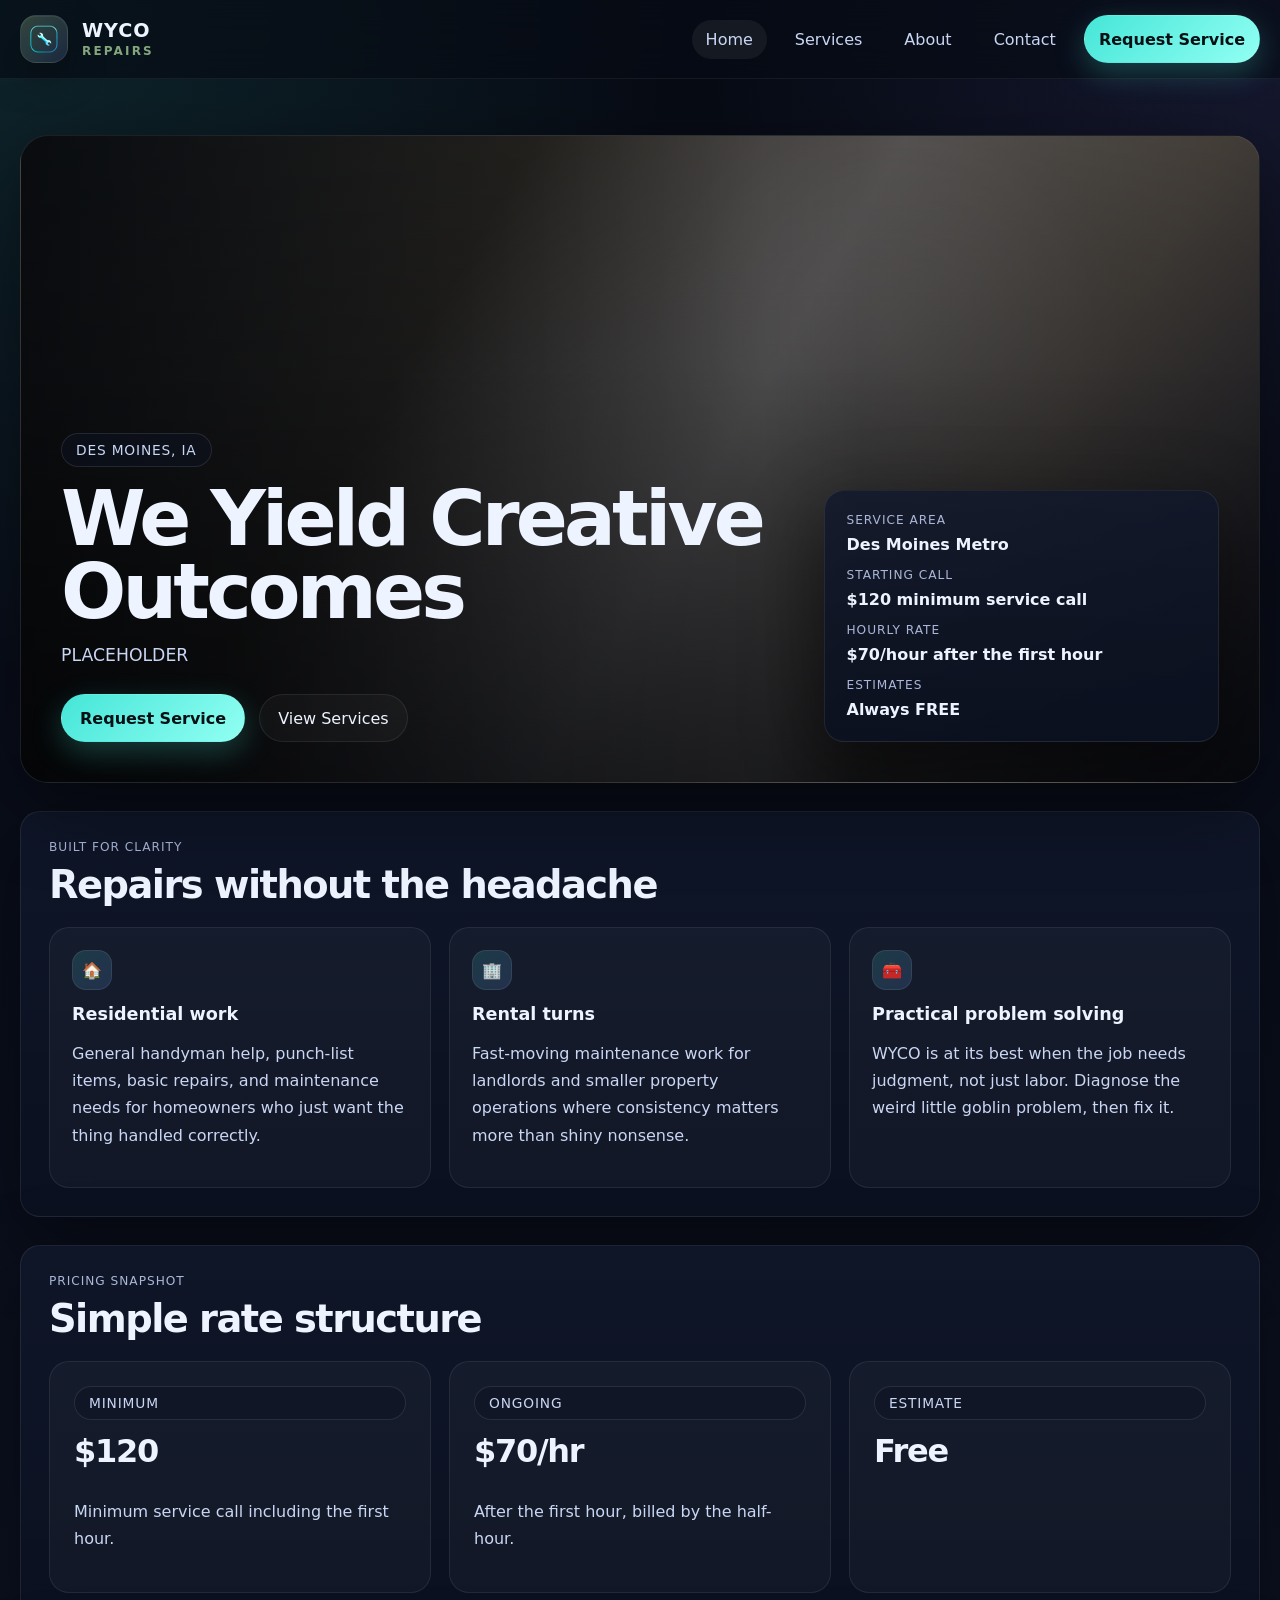
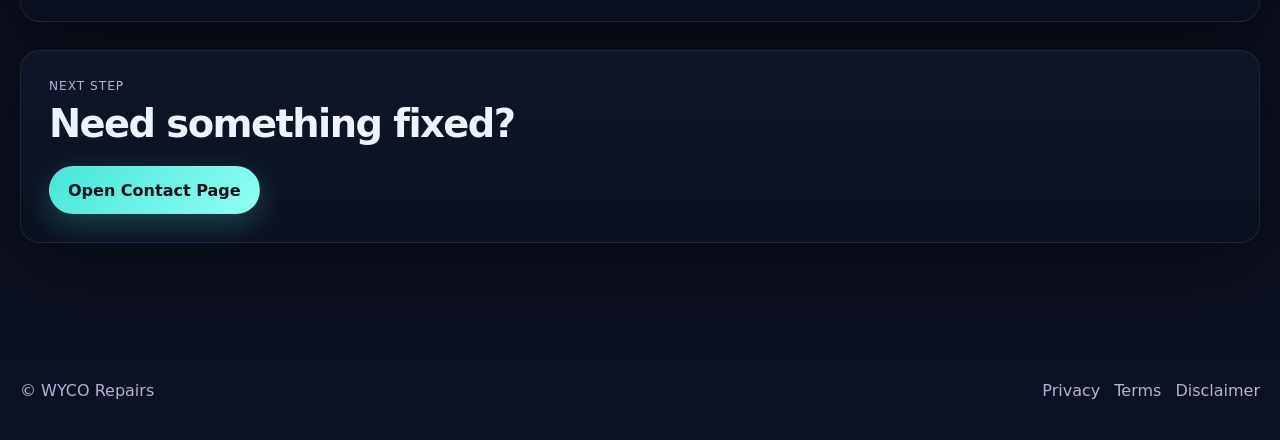
==== index.html @ 5fe63c1c "Update index.html" ====
<!DOCTYPE html>
<html lang="en">
<head>
  <meta charset="UTF-8" />
  <meta name="viewport" content="width=device-width, initial-scale=1.0" />
  <title>WYCO Repairs | We Yield Creative Outcomes</title>
  <meta name="description" content="WYCO Repairs offers general handyman and repair services in the Des Moines Metro area with a clean, modern WYCO web experience." />
  <link rel="stylesheet" href="css/style.css" />
  <link rel="apple-touch-icon" sizes="180x180" href="assets/icons/apple-touch-icon.png">

<link rel="icon" type="image/png" sizes="32x32" href="assets/icons/favicon-32x32.png">
<link rel="icon" type="image/png" sizes="16x16" href="assets/icons/favicon-16x16.png">
<link rel="icon" type="image/png" sizes="48x48" href="assets/icons/favicon-48x48.png">

<link rel="shortcut icon" href="assets/icons/favicon.ico">

<link rel="manifest" href="assets/site.webmanifest">
<meta name="msapplication-config" content="assets/browserconfig.xml"> 

<meta name="msapplication-TileColor" content="#0d1223">

<meta name="theme-color" content="#0d1223">
</head>
<body>
  <header class="site-header">
    <div class="container nav-shell">
      <a class="brand" href="index.html" aria-label="WYCO Repairs home">
        <span class="brand-mark">
  <img src="assets/icons/favicon-32x32.png" alt="WYCO Repairs logo">
</span>
        <span class="brand-text">
          <span class="brand-title">WYCO</span>
          <span class="brand-subtitle">REPAIRS</span>
        </span>
      </a>

      <nav class="nav-links" aria-label="Primary">
        <a data-nav href="index.html">Home</a>
        <a data-nav href="services.html">Services</a>
        <a data-nav href="about.html">About</a>
        <a data-nav href="contact.html">Contact</a>
        <a class="cta" href="contact.html">Request Service</a>
      </nav>
    </div>
  </header>

  <main>
    <div class="container">
      <section class="hero">
        <div class="hero-grid">
          <div class="hero-copy">
            <span class="pill">Des Moines, IA</span>
            <h1>We Yield Creative Outcomes</h1>
            <p>
              PLACEHOLDER
            </p>
            <div class="hero-actions">
              <a class="cta" href="contact.html">Request Service</a>
              <a class="button-secondary" href="services.html">View Services</a>
            </div>
          </div>

          <aside class="hero-panel">
            <div class="meta-list">
              <div class="meta-item">
                <small>Service area</small>
                <strong>Des Moines Metro</strong>
              </div>
              <div class="meta-item">
                <small>Starting call</small>
                <strong>$120 minimum service call</strong>
              </div>
              <div class="meta-item">
                <small>Hourly rate</small>
                <strong>$70/hour after the first hour</strong>
              </div>
              <div class="meta-item">
                <small>Estimates</small>
                <strong>Always FREE</strong>
              </div>
            </div>
          </aside>
        </div>
      </section>

      <section class="panel section-shell">
        <div class="section-heading">
          <div>
            <span class="section-eyebrow">Built for clarity</span>
            <h2>Repairs without the headache</h2>
          </div>
        </div>

        <div class="grid-3">
          <article class="card">
            <div class="icon-chip">🏠</div>
            <h3>Residential work</h3>
            <p>General handyman help, punch-list items, basic repairs, and maintenance needs for homeowners who just want the thing handled correctly.</p>
          </article>
          <article class="card">
            <div class="icon-chip">🏢</div>
            <h3>Rental turns</h3>
            <p>Fast-moving maintenance work for landlords and smaller property operations where consistency matters more than shiny nonsense.</p>
          </article>
          <article class="card">
            <div class="icon-chip">🧰</div>
            <h3>Practical problem solving</h3>
            <p>WYCO is at its best when the job needs judgment, not just labor. Diagnose the weird little goblin problem, then fix it.</p>
          </article>
        </div>
      </section>

      <section class="panel section-shell">
        <div class="section-heading">
          <div>
            <span class="section-eyebrow">Pricing snapshot</span>
            <h2>Simple rate structure</h2>
          </div>
        </div>

        <div class="grid-3">
          <article class="card price-card">
            <span class="pill">Minimum</span>
            <div class="price-amount">$120</div>
            <p>Minimum service call including the first hour.</p>
          </article>
          <article class="card price-card">
            <span class="pill">Ongoing</span>
            <div class="price-amount">$70/hr</div>
            <p>After the first hour, billed by the half-hour.</p>
          </article>
          <article class="card price-card">
            <span class="pill">Estimate</span>
            <div class="price-amount">Free</div>
          </article>
        </div>
      </section>

      <section class="panel section-shell">
        <div class="section-heading">
          <div>
            <span class="section-eyebrow">Next step</span>
            <h2>Need something fixed?</h2>
          </div>
        </div>
        <a class="cta" href="contact.html">Open Contact Page</a>
      </section>
    </div>
  </main>

  <footer class="footer">
    <div class="container footer-shell">
      <div>© WYCO Repairs</div>
      <div class="footer-links">
        <a href="privacy.html">Privacy</a>
        <a href="terms.html">Terms</a>
        <a href="disclaimer.html">Disclaimer</a>
      </div>
    </div>
  </footer>

  <script src="js/main.js"></script>
</body>
</html>
---- css/style.css ----
:root {
  --bg: #070b14;
  --bg2: #0d1223;
  --panel: rgba(16, 23, 45, 0.72);
  --panel-strong: rgba(23, 33, 61, 0.88);
  --line: rgba(120, 153, 255, 0.18);
  --text: #edf3ff;
  --muted: #aab7d8;
  --soft: #c9d6f4;
  --cyan: #45e6d8;
  --blue: #7aa2ff;
  --violet: #8a7dff;
  --green: #85a67d;
  --green-deep: #5f7d59;
  --shadow: 0 24px 80px rgba(0, 0, 0, 0.45);
  --radius-xl: 28px;
  --radius-lg: 20px;
  --radius-md: 14px;
  --maxw: 1240px;
}

* { box-sizing: border-box; }
html { scroll-behavior: smooth; }
body {
  margin: 0;
  font-family: Inter, system-ui, -apple-system, BlinkMacSystemFont, "Segoe UI", sans-serif;
  color: var(--text);
  background:
    radial-gradient(circle at top left, rgba(69,230,216,0.12), transparent 28%),
    radial-gradient(circle at top right, rgba(138,125,255,0.12), transparent 24%),
    linear-gradient(180deg, var(--bg), var(--bg2));
  min-height: 100vh;
}

a { color: inherit; text-decoration: none; }

.content-page a {
  color: var(--cyan);
  text-decoration: underline;
}

.content-page a:hover {
  color: #92fff3;
}

img { max-width: 100%; display: block; }
button, input, textarea { font: inherit; }

.container {
  width: min(calc(100% - 32px), var(--maxw));
  margin: 0 auto;
}

.site-header {
  position: sticky;
  top: 0;
  z-index: 1000;
  backdrop-filter: blur(18px);
  background: rgba(7, 11, 20, 0.65);
  border-bottom: 1px solid rgba(255,255,255,0.06);
}

.nav-shell {
  display: flex;
  align-items: center;
  justify-content: space-between;
  gap: 20px;
  min-height: 78px;
}

.brand {
  display: flex;
  align-items: center;
  gap: 14px;
  font-weight: 800;
  letter-spacing: 0.06em;
}

.brand-mark {
  width: 48px;
  height: 48px;
  border-radius: 16px;
  display: grid;
  place-items: center;
  font-size: 20px;
  background: linear-gradient(135deg, rgba(133,166,125,0.35), rgba(122,162,255,0.16));
  border: 1px solid rgba(255,255,255,0.08);
  box-shadow: inset 0 1px 0 rgba(255,255,255,0.05), 0 14px 40px rgba(0,0,0,0.28);
}

.brand-mark img {
  width: 70%;
  height: 70%;
  object-fit: contain;
}

.brand-text {
  display: flex;
  flex-direction: column;
  line-height: 1;
}

.brand-title {
  font-size: 1.2rem;
}

.brand-subtitle {
  margin-top: 4px;
  font-size: 0.75rem;
  letter-spacing: 0.18em;
  color: var(--green);
}

.nav-links {
  display: flex;
  align-items: center;
  gap: 14px;
  flex-wrap: wrap;
}

.nav-links a {
  padding: 10px 14px;
  border-radius: 999px;
  color: var(--soft);
}

.nav-links a:hover,
.nav-links a.active {
  background: rgba(255,255,255,0.06);
}

.cta,
.button-secondary {
  display: inline-flex;
  align-items: center;
  justify-content: center;
  gap: 10px;
  min-height: 48px;
  padding: 0 18px;
  border-radius: 999px;
  border: 1px solid transparent;
  transition: transform 0.2s ease, border-color 0.2s ease, background 0.2s ease;
}

.cta:hover,
.button-secondary:hover {
  transform: translateY(-1px);
}

.cta {
  display: inline-flex;
  align-items: center;
  justify-content: center;
  gap: 10px;
  min-height: 48px;
  padding: 0 18px;
  border-radius: 999px;
  border: 1px solid transparent;

  background: linear-gradient(135deg, var(--cyan), #92fff3);
  color: #041014 !important;

  box-shadow: 0 10px 30px rgba(69, 230, 216, 0.25);
  font-weight: 700;

  transition: transform 0.2s ease, border-color 0.2s ease, background 0.2s ease;
}

.button-secondary {
  background: rgba(255,255,255,0.03);
  border-color: rgba(255,255,255,0.08);
  color: var(--text);
}

main {
  padding: 28px 0 80px;
}

.hero {
  position: relative;
  overflow: hidden;
  border-radius: var(--radius-xl);
  min-height: 72svh;
  display: grid;
  align-items: end;
  box-shadow: var(--shadow);
  border: 1px solid rgba(255,255,255,0.06);
  background:
    linear-gradient(180deg, rgba(6,10,18,0.15), rgba(6,10,18,0.68)),
    radial-gradient(circle at 70% 30%, rgba(255,255,255,0.08), transparent 24%),
    linear-gradient(120deg, #14191f 0%, #24211c 32%, #5f5b58 55%, #4d463e 75%, #1a1820 100%);
}

.hero::before {
  content: "";
  position: absolute;
  inset: 0;
  background:
    linear-gradient(90deg, rgba(0,0,0,0.48), transparent 35%, rgba(255,255,255,0.04) 60%, transparent 68%),
    linear-gradient(180deg, transparent 35%, rgba(0,0,0,0.42));
  pointer-events: none;
}

.hero-grid {
  position: relative;
  z-index: 1;
  display: grid;
  grid-template-columns: 1.3fr 0.7fr;
  gap: 28px;
  padding: clamp(24px, 4vw, 40px);
}

.hero-copy {
  align-self: end;
  max-width: 760px;
}

.pill {
  display: inline-flex;
  align-items: center;
  gap: 8px;
  min-height: 34px;
  padding: 0 14px;
  border-radius: 999px;
  border: 1px solid rgba(255,255,255,0.1);
  background: rgba(12, 18, 35, 0.5);
  color: var(--soft);
  font-size: 0.86rem;
  letter-spacing: 0.06em;
  text-transform: uppercase;
}

.hero h1 {
  margin: 16px 0 12px;
  font-size: clamp(2.8rem, 6vw, 5.8rem);
  line-height: 0.95;
  letter-spacing: -0.05em;
}

.hero p {
  margin: 0;
  max-width: 58ch;
  color: var(--soft);
  font-size: clamp(1rem, 1.5vw, 1.08rem);
  line-height: 1.7;
}

.hero-actions {
  margin-top: 24px;
  display: flex;
  gap: 14px;
  flex-wrap: wrap;
}

.hero-panel,
.panel {
  background: linear-gradient(180deg, rgba(17, 24, 44, 0.82), rgba(11, 17, 32, 0.9));
  border: 1px solid rgba(255,255,255,0.08);
  border-radius: var(--radius-lg);
  box-shadow: var(--shadow);
}

.hero-panel {
  align-self: end;
  padding: 22px;
}

.meta-list {
  display: grid;
  gap: 14px;
}

.meta-item small,
.section-eyebrow {
  display: block;
  color: var(--muted);
  text-transform: uppercase;
  letter-spacing: 0.08em;
  font-size: 0.76rem;
  margin-bottom: 8px;
}

.meta-item strong {
  display: block;
  font-size: 1rem;
  color: var(--text);
}

section {
  margin-top: 28px;
}

.section-shell {
  padding: 28px;
}

.section-heading {
  display: flex;
  align-items: end;
  justify-content: space-between;
  gap: 18px;
  margin-bottom: 20px;
}

.section-heading h2 {
  margin: 8px 0 0;
  font-size: clamp(1.8rem, 3vw, 2.6rem);
  letter-spacing: -0.04em;
}

.section-heading p {
  margin: 8px 0 0;
  max-width: 62ch;
  color: var(--muted);
  line-height: 1.7;
}

.grid-3,
.grid-2,
.grid-services {
  display: grid;
  gap: 18px;
}

.grid-3 { grid-template-columns: repeat(3, minmax(0, 1fr)); }
.grid-2 { grid-template-columns: repeat(2, minmax(0, 1fr)); }
.grid-services { grid-template-columns: repeat(3, minmax(0, 1fr)); }

.card {
  padding: 22px;
  border-radius: var(--radius-lg);
  background: rgba(255,255,255,0.03);
  border: 1px solid rgba(255,255,255,0.08);
}

.card h3 {
  margin: 0 0 10px;
  font-size: 1.1rem;
}

.card p,
.card li,
.panel p,
.panel li {
  color: var(--soft);
  line-height: 1.7;
}

.icon-chip {
  width: 40px;
  height: 40px;
  display: grid;
  place-items: center;
  border-radius: 14px;
  margin-bottom: 14px;
  background: linear-gradient(135deg, rgba(69,230,216,0.16), rgba(122,162,255,0.16));
  border: 1px solid rgba(255,255,255,0.08);
}

.price-card {
  padding: 24px;
  display: flex;
  flex-direction: column;
  gap: 12px;
}

.price-amount {
  font-size: 2rem;
  font-weight: 800;
  letter-spacing: -0.04em;
}

.list-clean {
  list-style: none;
  padding: 0;
  margin: 0;
}

.list-clean li {
  padding: 10px 0;
  border-bottom: 1px solid rgba(255,255,255,0.06);
}

.list-clean li:last-child {
  border-bottom: 0;
}

.contact-layout {
  display: grid;
  grid-template-columns: 0.9fr 1.1fr;
  gap: 18px;
}

.jotform-slot {
  padding: 18px;
  border-radius: 18px;
  border: 1px dashed rgba(69,230,216,0.32);
  background: rgba(7, 11, 20, 0.56);
  color: var(--soft);
  overflow: hidden;
}

.code-inline {
  display: inline-block;
  margin-top: 8px;
  padding: 10px 12px;
  border-radius: 12px;
  background: rgba(255,255,255,0.05);
  border: 1px solid rgba(255,255,255,0.08);
  font-family: ui-monospace, SFMono-Regular, Menlo, Monaco, Consolas, monospace;
  font-size: 0.92rem;
  word-break: break-word;
}

.footer {
  margin-top: 32px;
  padding: 26px 0 40px;
  color: var(--muted);
}

.footer-shell {
  display: flex;
  justify-content: space-between;
  gap: 18px;
  flex-wrap: wrap;
  align-items: center;
}

.footer-links {
  display: flex;
  gap: 14px;
  flex-wrap: wrap;
}

.content-page {
  padding: 28px;
}

.content-page h1 {
  margin: 12px 0 8px;
  font-size: clamp(2rem, 4vw, 3.4rem);
  letter-spacing: -0.04em;
}

.content-page h2 {
  margin-top: 28px;
  font-size: 1.4rem;
}

.content-page p,
.content-page li {
  color: var(--soft);
  line-height: 1.8;
}

.notice {
  padding: 14px 16px;
  border-radius: 16px;
  background: rgba(69,230,216,0.08);
  border: 1px solid rgba(69,230,216,0.16);
  color: var(--soft);
}

.table-like {
  display: grid;
  gap: 14px;
}

.table-row {
  display: grid;
  grid-template-columns: 180px 1fr;
  gap: 18px;
  padding: 14px 0;
  border-top: 1px solid rgba(255,255,255,0.06);
}

.table-row:first-child { border-top: 0; }

@media (max-width: 980px) {
  .hero-grid,
  .grid-3,
  .grid-2,
  .grid-services,
  .contact-layout,
  .table-row {
    grid-template-columns: 1fr;
  }

  .section-heading {
    align-items: start;
    flex-direction: column;
  }
}

@media (max-width: 720px) {
  .nav-shell {
    padding: 12px 0;
    align-items: start;
    flex-direction: column;
  }

  .hero {
    min-height: 62svh;
  }

  .hero h1 {
    font-size: clamp(2.3rem, 11vw, 4rem);
  }

  .section-shell,
  .content-page,
  .hero-panel {
    padding: 20px;
  }
}
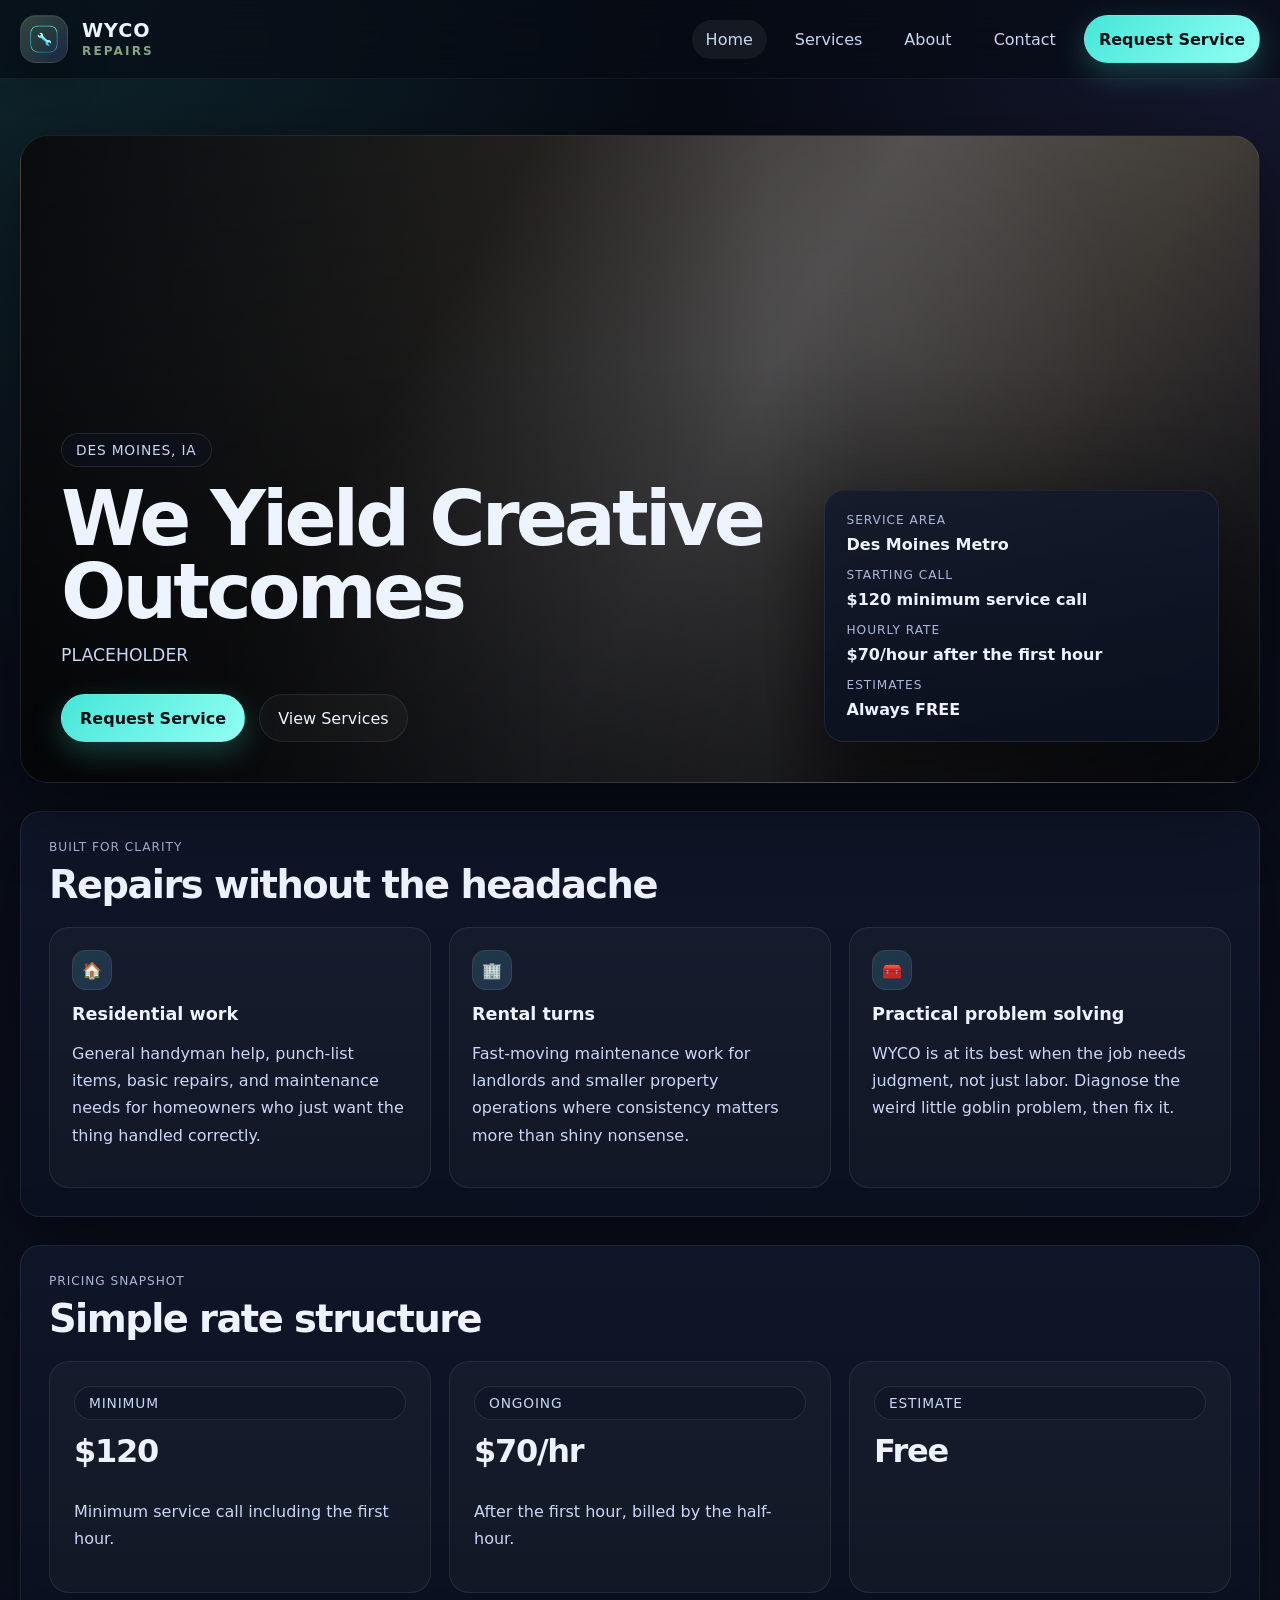
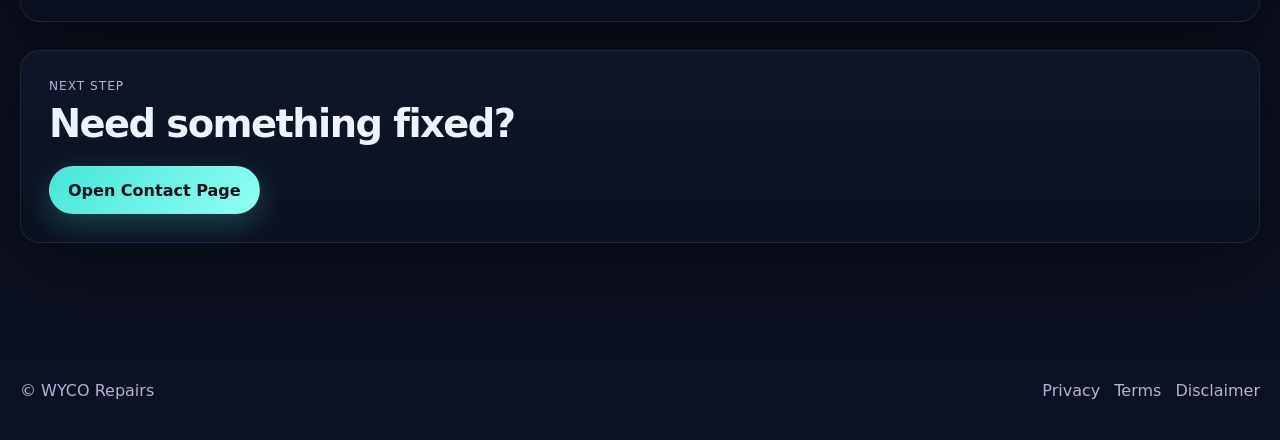
==== commit 8ab4ada0: "Update index.html" ====
--- a/index.html
+++ b/index.html
@@ -26,7 +26,7 @@
     <div class="container nav-shell">
       <a class="brand" href="index.html" aria-label="WYCO Repairs home">
         <span class="brand-mark">
-  <img src="assets/icons/favicon-32x32.png" alt="WYCO Repairs logo">
+  <img src="assets/icons/wyco-master.png" alt="WYCO Repairs logo">
 </span>
         <span class="brand-text">
           <span class="brand-title">WYCO</span>
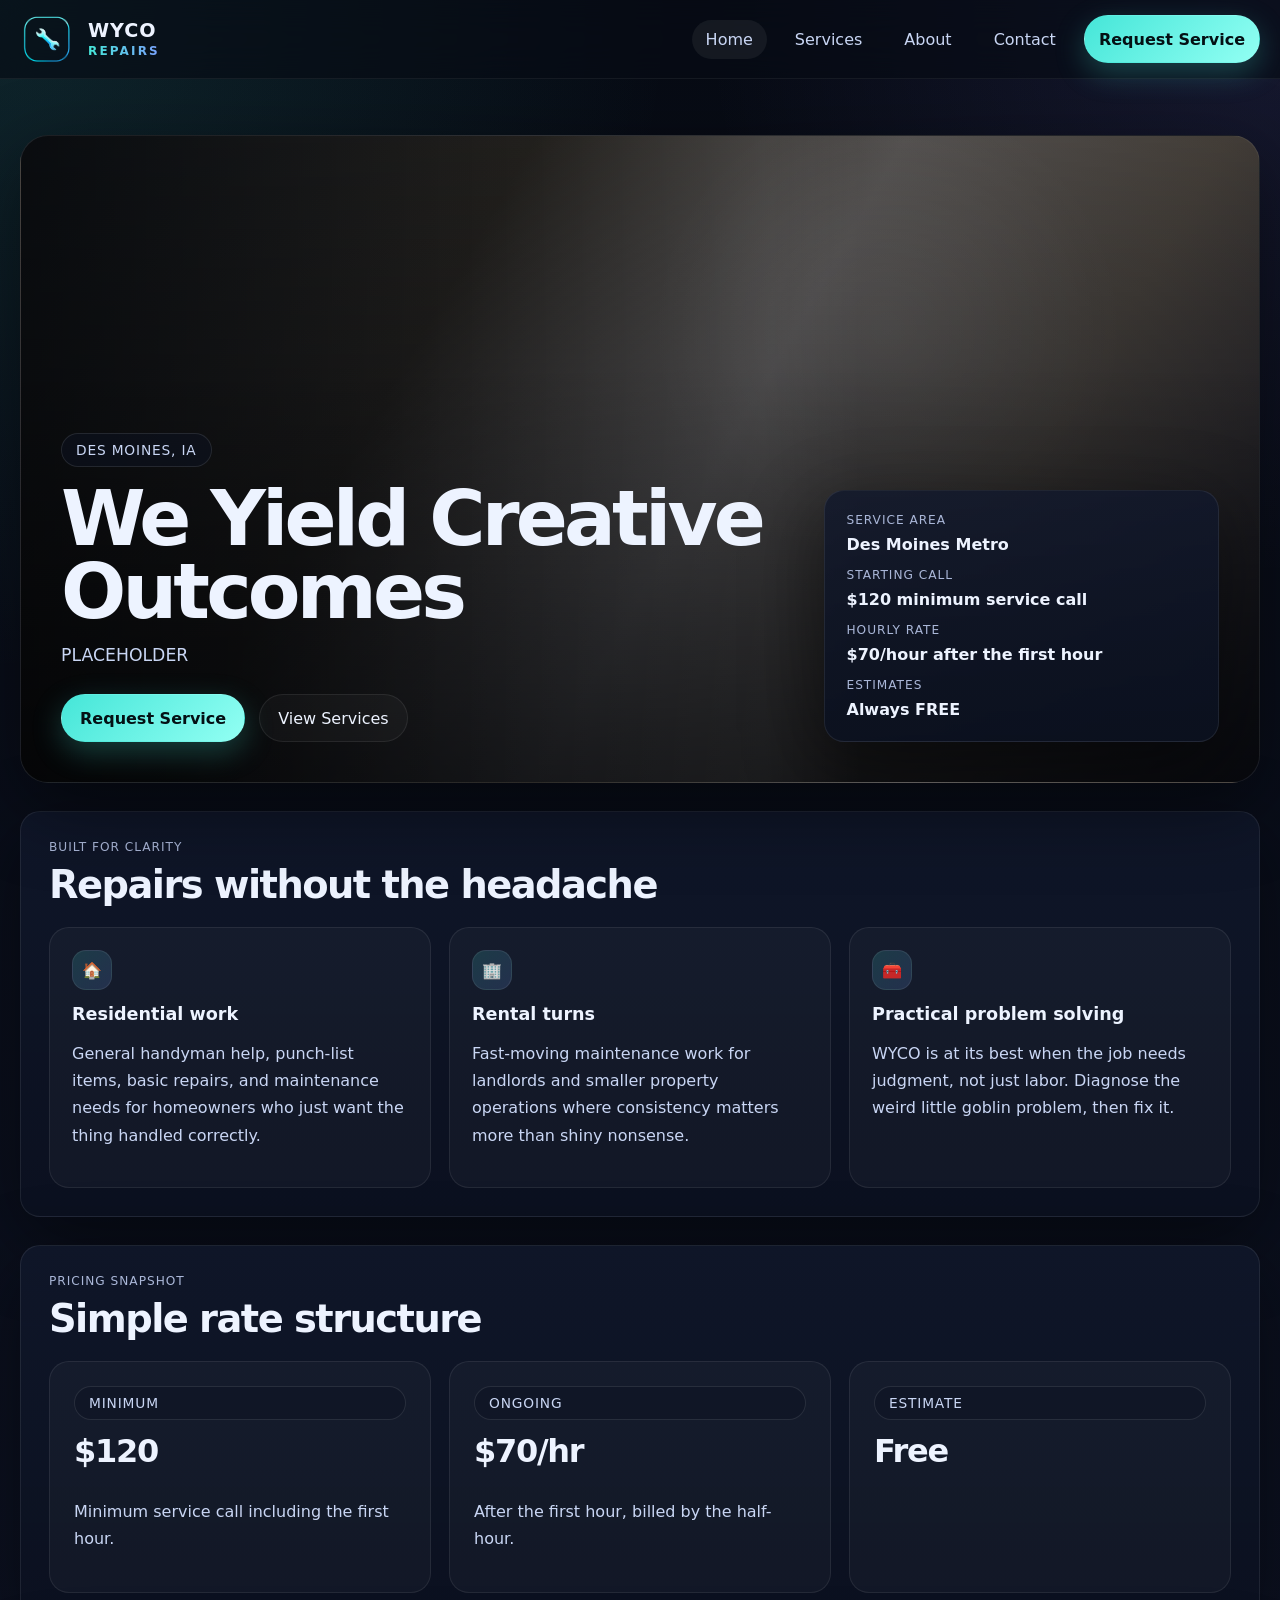
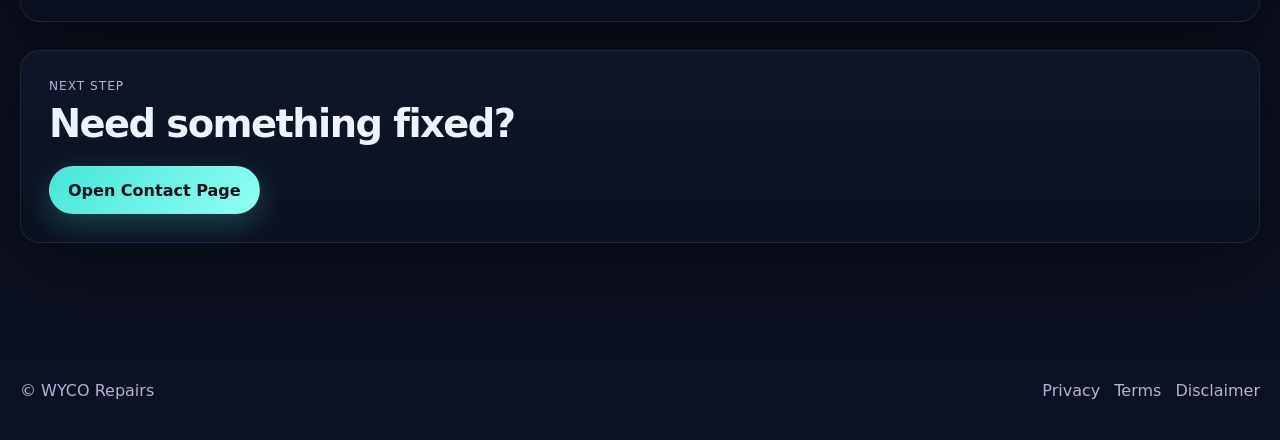
==== commit cadf4f41: "Update index.html" ====
--- a/index.html
+++ b/index.html
@@ -50,7 +50,10 @@
         <div class="hero-grid">
           <div class="hero-copy">
             <span class="pill">Des Moines, IA</span>
-            <h1>We Yield Creative Outcomes</h1>
+            <h1 class="hero-title">
+  We Yield Creative
+  <span class="hero-outcome">Outcomes</span>
+</h1>
             <p>
               PLACEHOLDER
             </p>
--- a/css/style.css
+++ b/css/style.css
@@ -77,20 +77,18 @@
 }
 
 .brand-mark {
-  width: 48px;
-  height: 48px;
-  border-radius: 16px;
+  width: 54px;
+  height: 54px;
   display: grid;
   place-items: center;
-  font-size: 20px;
-  background: linear-gradient(135deg, rgba(133,166,125,0.35), rgba(122,162,255,0.16));
-  border: 1px solid rgba(255,255,255,0.08);
-  box-shadow: inset 0 1px 0 rgba(255,255,255,0.05), 0 14px 40px rgba(0,0,0,0.28);
+  background: none;
+  border: none;
+  box-shadow: none;
 }
 
 .brand-mark img {
-  width: 70%;
-  height: 70%;
+  width: 100%;
+  height: 100%;
   object-fit: contain;
 }
 
@@ -108,7 +106,9 @@
   margin-top: 4px;
   font-size: 0.75rem;
   letter-spacing: 0.18em;
-  color: var(--green);
+  background: linear-gradient(90deg, var(--cyan), var(--blue));
+  -webkit-background-clip: text;
+  -webkit-text-fill-color: transparent;
 }
 
 .nav-links {
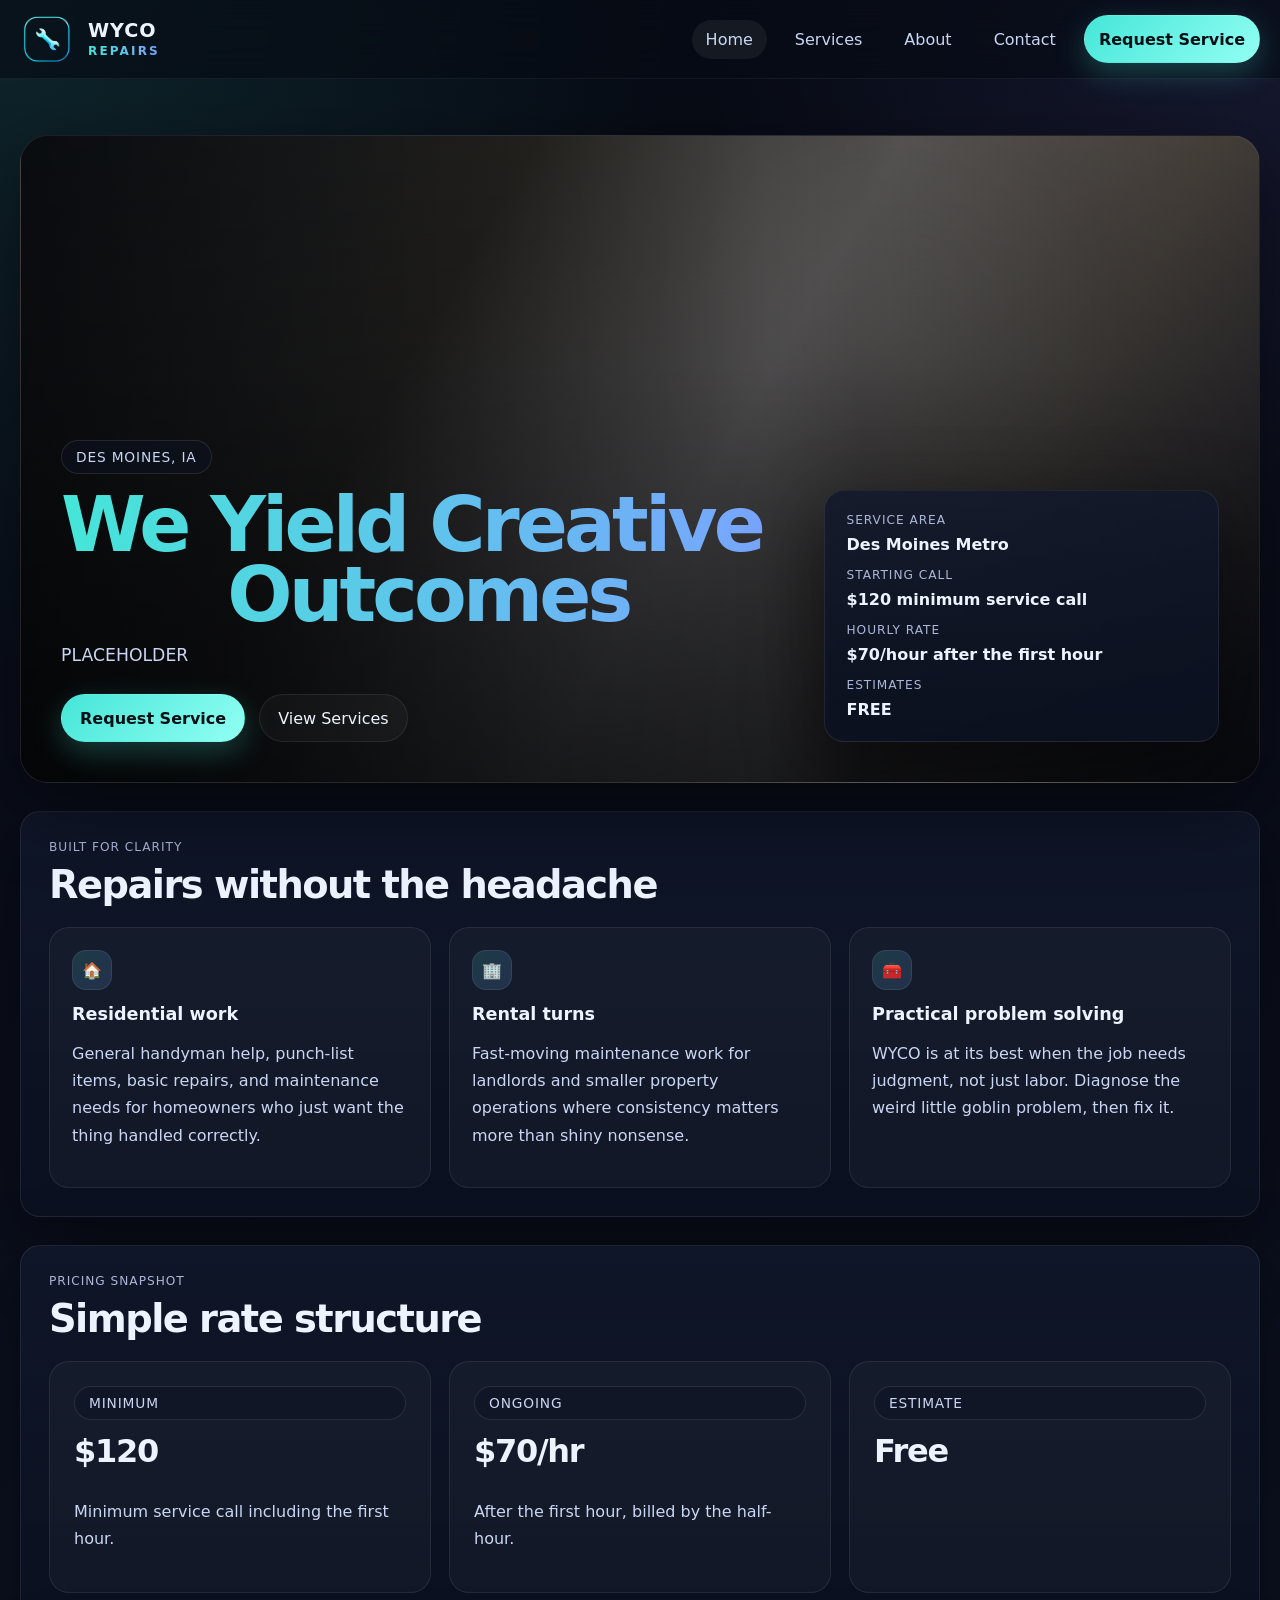
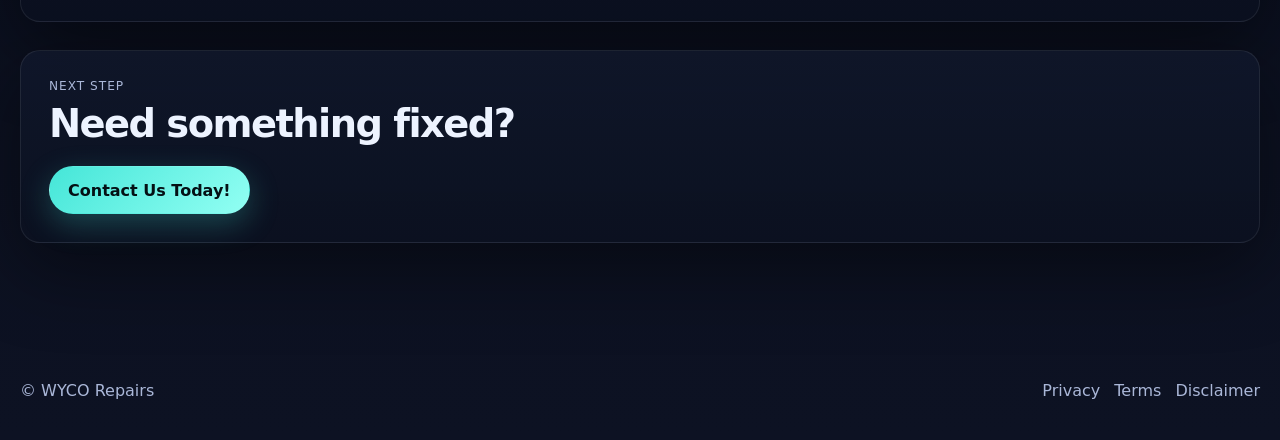
==== commit 2bbdaab8: "Update index.html" ====
--- a/index.html
+++ b/index.html
@@ -79,7 +79,7 @@
               </div>
               <div class="meta-item">
                 <small>Estimates</small>
-                <strong>Always FREE</strong>
+                <strong>FREE</strong>
               </div>
             </div>
           </aside>
@@ -146,7 +146,7 @@
             <h2>Need something fixed?</h2>
           </div>
         </div>
-        <a class="cta" href="contact.html">Open Contact Page</a>
+        <a class="cta" href="contact.html">Contact Us Today!</a>
       </section>
     </div>
   </main>
--- a/css/style.css
+++ b/css/style.css
@@ -233,8 +233,19 @@
 .hero h1 {
   margin: 16px 0 12px;
   font-size: clamp(2.8rem, 6vw, 5.8rem);
-  line-height: 0.95;
+  line-height: 0.9;
   letter-spacing: -0.05em;
+}
+
+.hero-title {
+  background: linear-gradient(90deg, var(--cyan), var(--blue));
+  -webkit-background-clip: text;
+  -webkit-text-fill-color: transparent;
+}
+
+.hero-outcome {
+  display: block;
+  text-align: center;
 }
 
 .hero p {
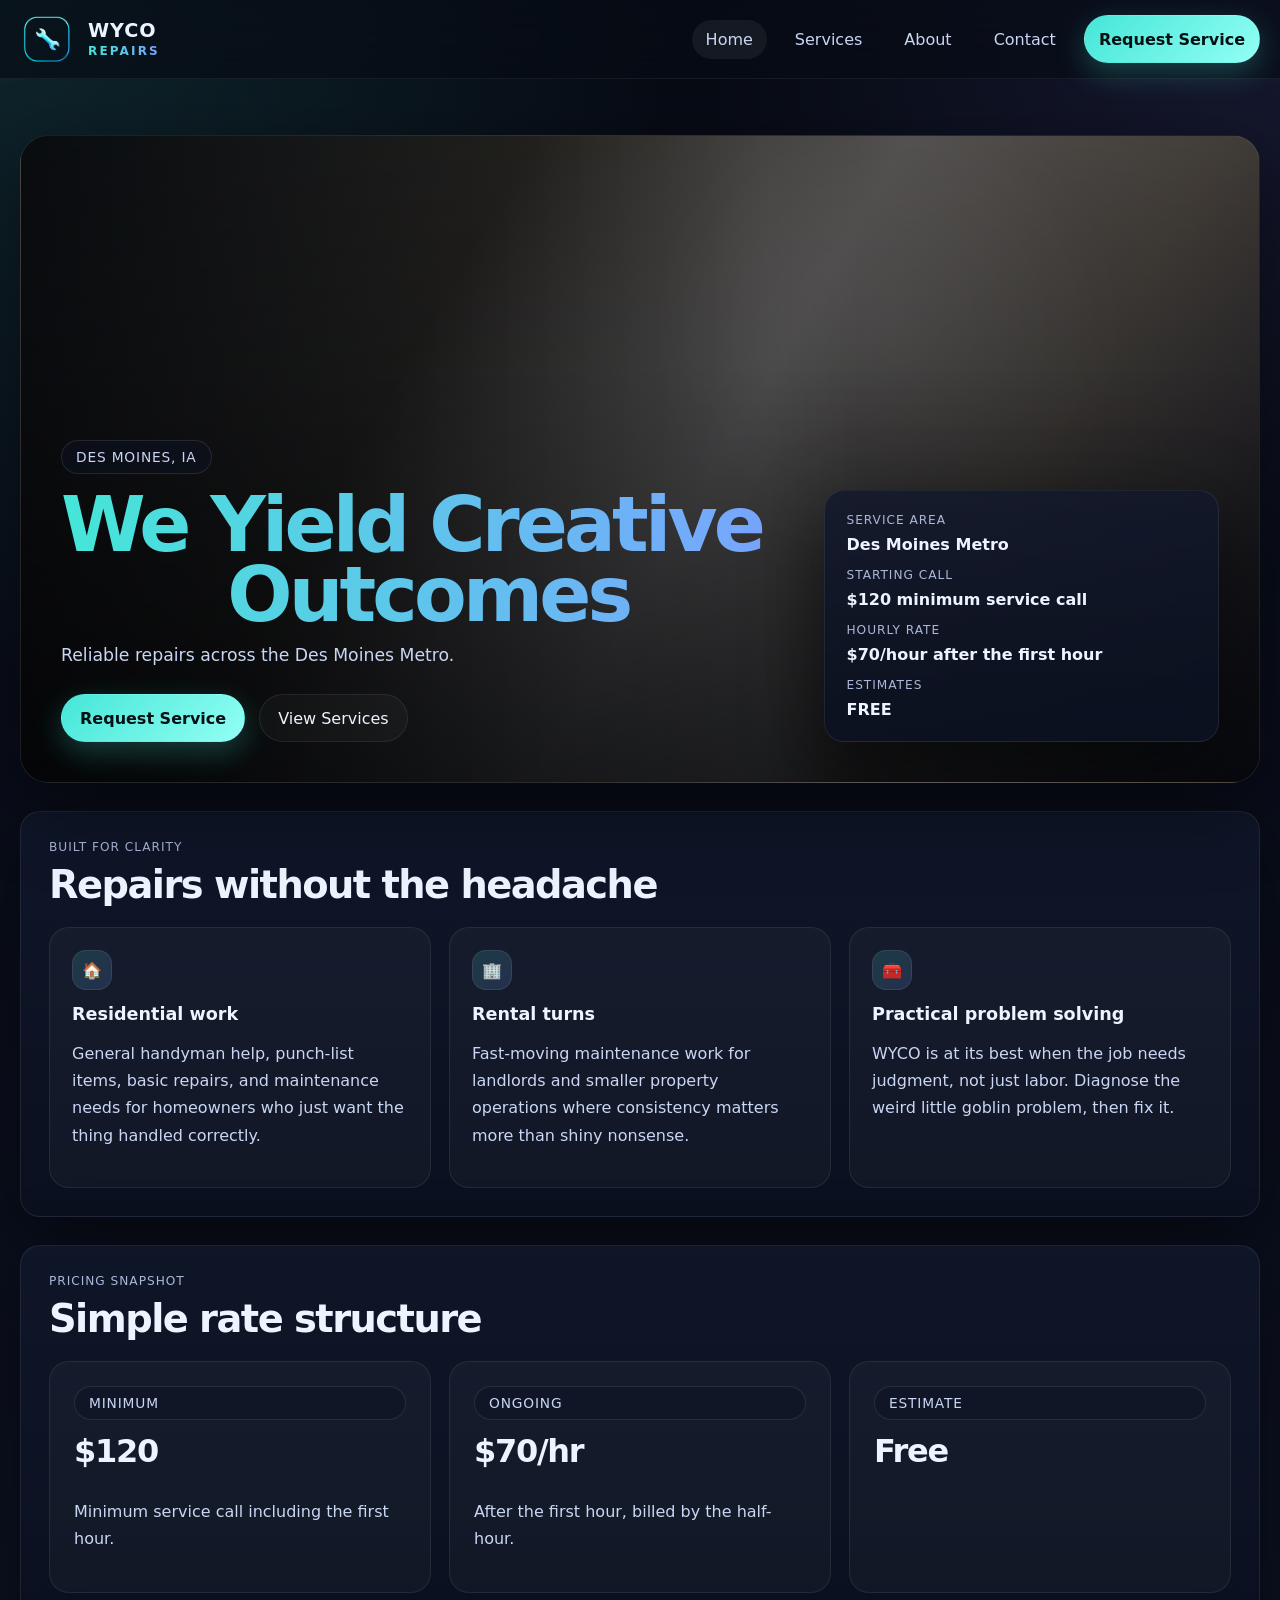
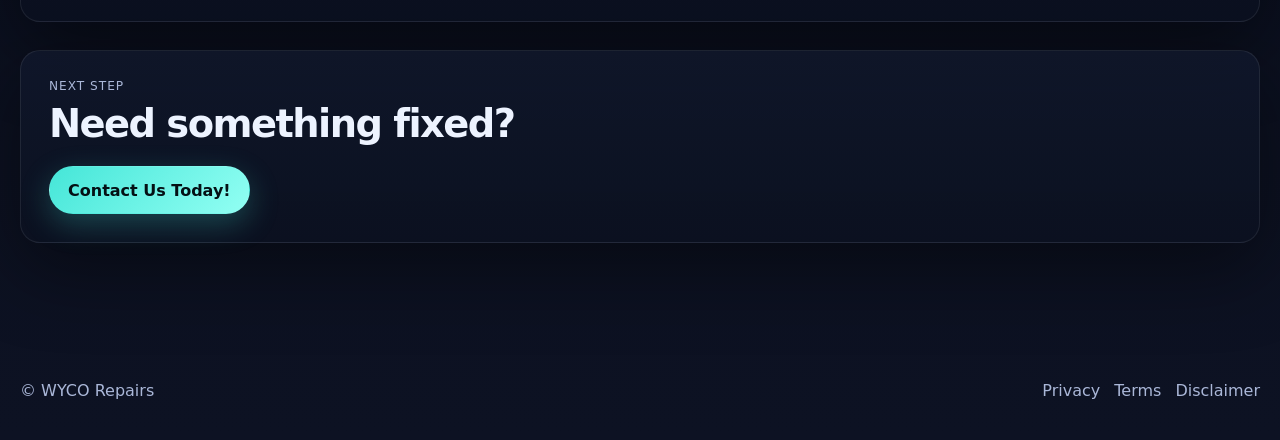
==== commit 1004a1bc: "Update index.html" ====
--- a/index.html
+++ b/index.html
@@ -55,7 +55,7 @@
   <span class="hero-outcome">Outcomes</span>
 </h1>
             <p>
-              PLACEHOLDER
+              Reliable repairs across the Des Moines Metro.
             </p>
             <div class="hero-actions">
               <a class="cta" href="contact.html">Request Service</a>
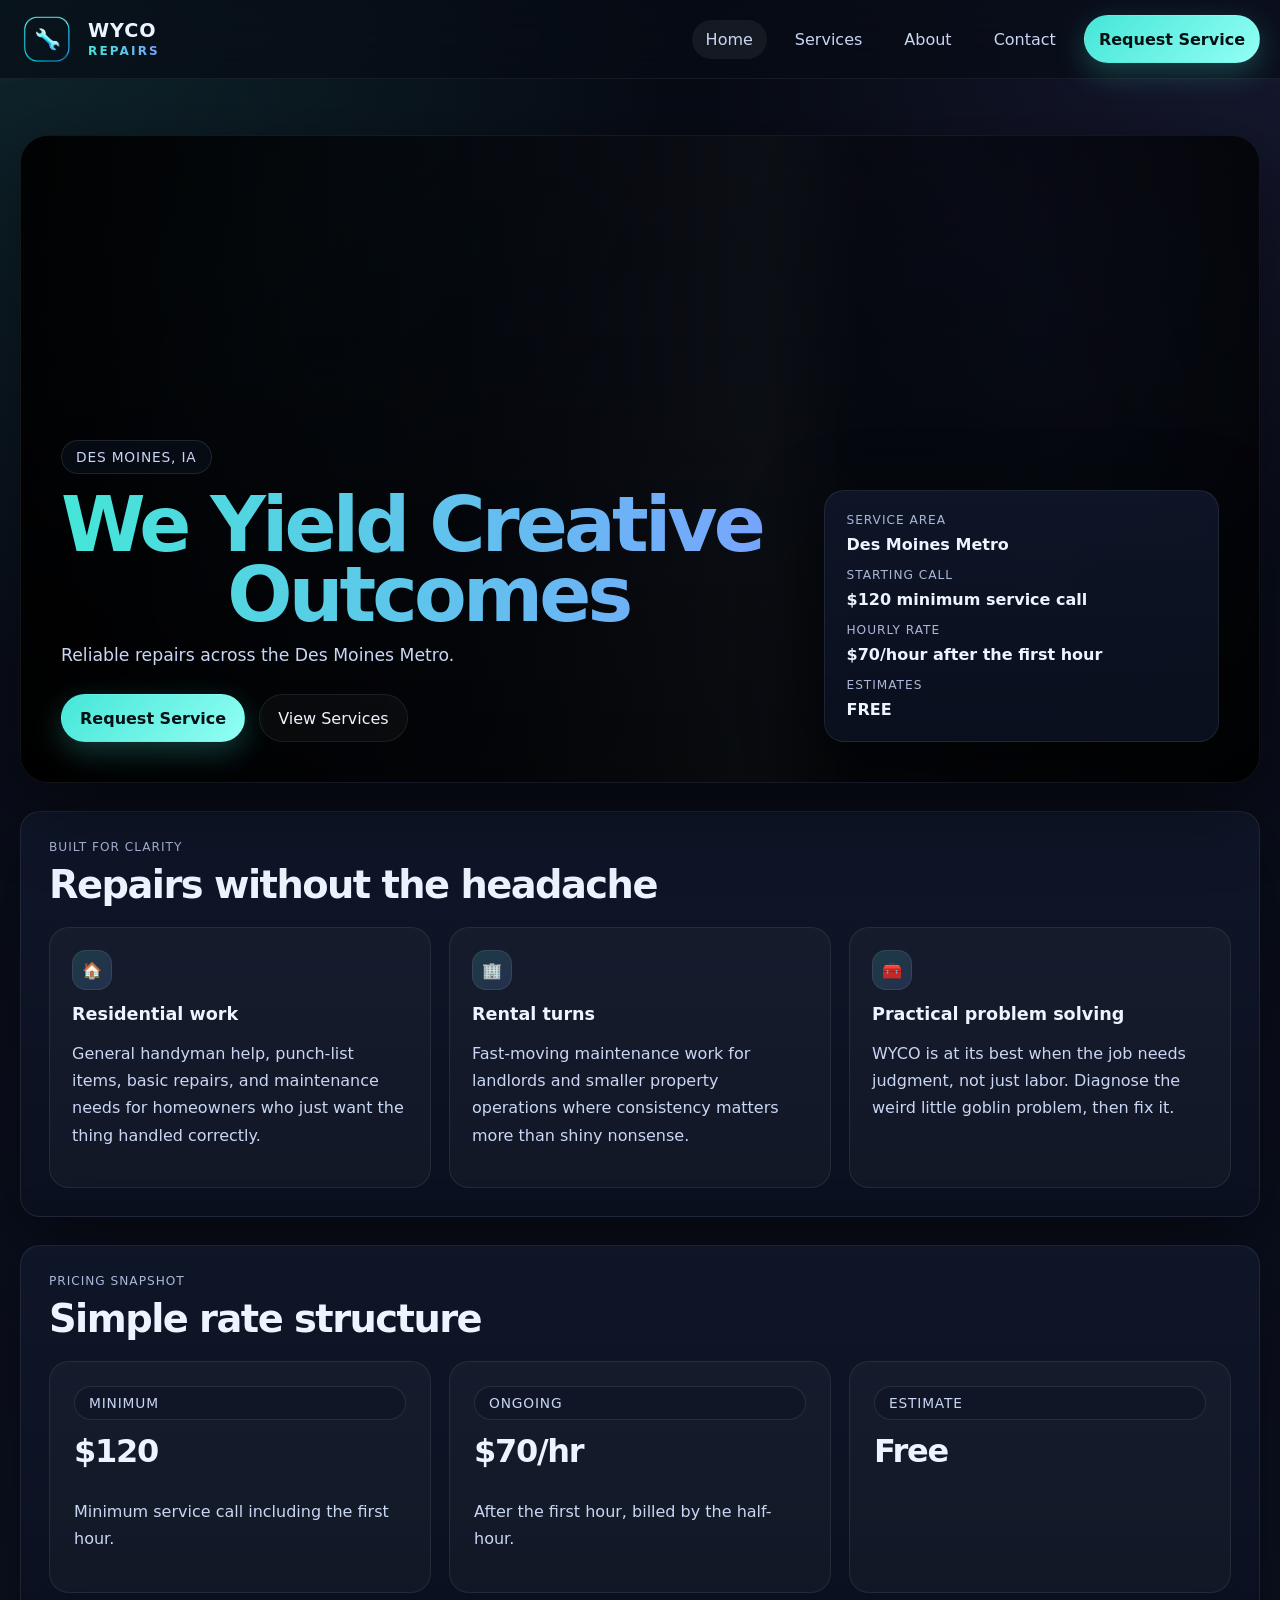
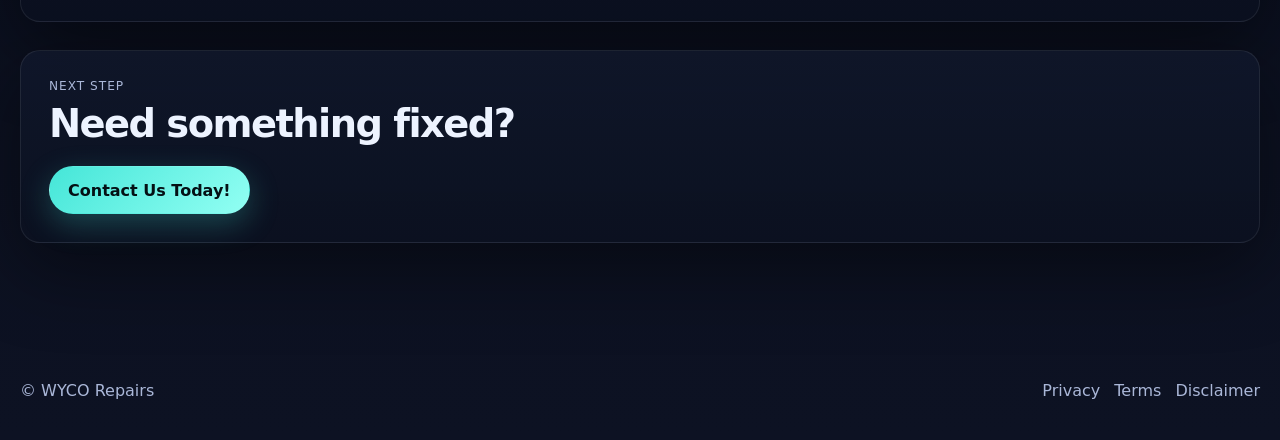
==== commit 041a8280: "Update index.html" ====
--- a/index.html
+++ b/index.html
@@ -54,9 +54,9 @@
   We Yield Creative
   <span class="hero-outcome">Outcomes</span>
 </h1>
-            <p>
-              Reliable repairs across the Des Moines Metro.
-            </p>
+            <p class="hero-sub">
+Reliable repairs across the Des Moines Metro.
+</p>
             <div class="hero-actions">
               <a class="cta" href="contact.html">Request Service</a>
               <a class="button-secondary" href="services.html">View Services</a>
--- a/css/style.css
+++ b/css/style.css
@@ -185,10 +185,14 @@
   align-items: end;
   box-shadow: var(--shadow);
   border: 1px solid rgba(255,255,255,0.06);
+
   background:
-    linear-gradient(180deg, rgba(6,10,18,0.15), rgba(6,10,18,0.68)),
-    radial-gradient(circle at 70% 30%, rgba(255,255,255,0.08), transparent 24%),
-    linear-gradient(120deg, #14191f 0%, #24211c 32%, #5f5b58 55%, #4d463e 75%, #1a1820 100%);
+  radial-gradient(circle at center, rgba(0,0,0,0) 60%, rgba(0,0,0,0.65) 100%),
+  linear-gradient(180deg, rgba(6,10,18,0.35), rgba(6,10,18,0.85)),
+  url("../assets/images/workshop.jpg");
+
+  background-size: cover;
+  background-position: center;
 }
 
 .hero::before {
@@ -198,6 +202,14 @@
   background:
     linear-gradient(90deg, rgba(0,0,0,0.48), transparent 35%, rgba(255,255,255,0.04) 60%, transparent 68%),
     linear-gradient(180deg, transparent 35%, rgba(0,0,0,0.42));
+  pointer-events: none;
+}
+
+.hero::after {
+  content: "";
+  position: absolute;
+  inset: 0;
+  background: linear-gradient(90deg, rgba(0,0,0,0.55), rgba(0,0,0,0.1));
   pointer-events: none;
 }
 
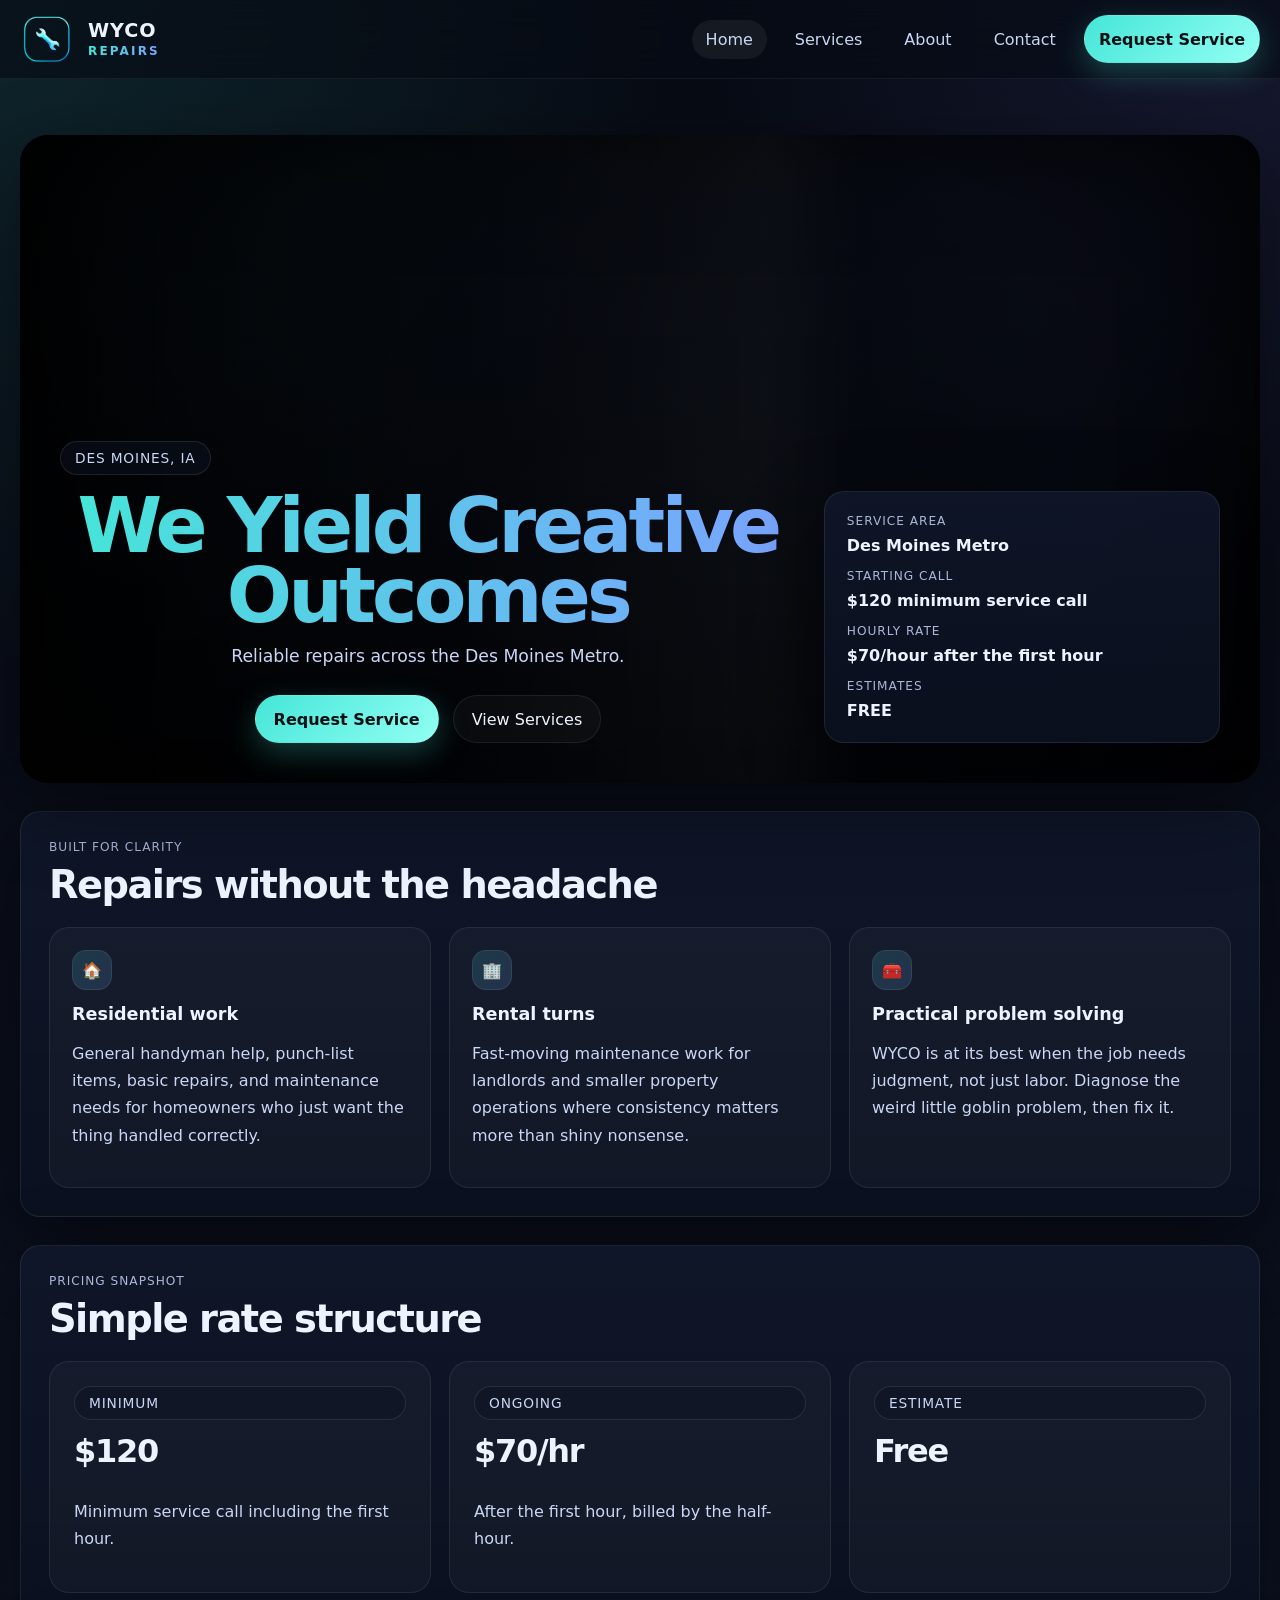
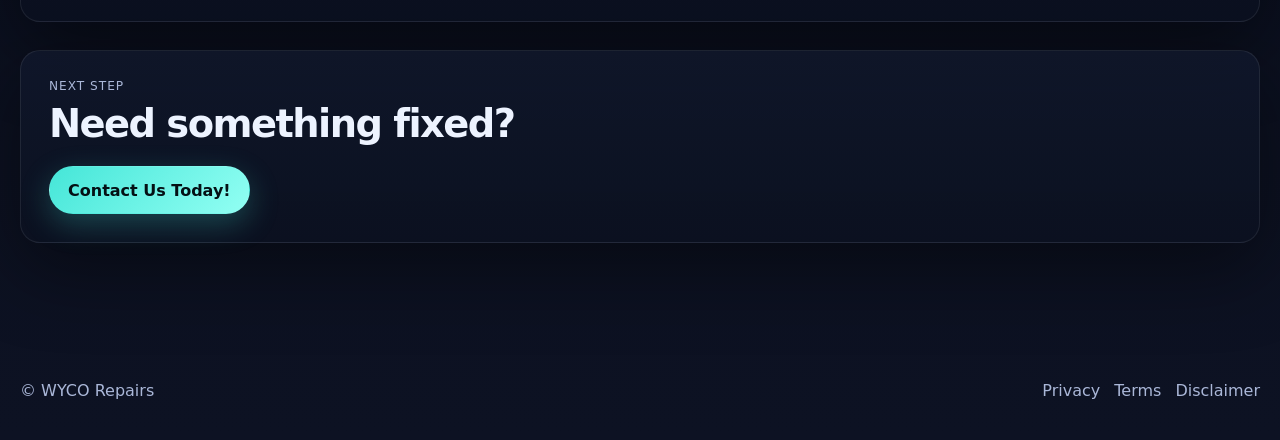
==== commit 7f4296a8: "Update index.html" ====
--- a/index.html
+++ b/index.html
@@ -41,6 +41,11 @@
         <a data-nav href="contact.html">Contact</a>
         <a class="cta" href="contact.html">Request Service</a>
       </nav>
+      <button class="menu-toggle" aria-label="Toggle menu">
+      <span></span>
+      <span></span>
+      <span></span>
+    </button>
     </div>
   </header>
 
--- a/css/style.css
+++ b/css/style.css
@@ -68,6 +68,30 @@
   min-height: 78px;
 }
 
+.menu-toggle {
+  display: none;
+  width: 48px;
+  height: 48px;
+  border-radius: 14px;
+  border: 1px solid rgba(255,255,255,0.08);
+  background: rgba(16,23,45,0.55);
+  backdrop-filter: blur(12px);
+  cursor: pointer;
+
+  align-items: center;
+  justify-content: center;
+  flex-direction: column;
+  gap: 5px;
+}
+
+.menu-toggle span {
+  width: 18px;
+  height: 2px;
+  background: var(--soft);
+  border-radius: 2px;
+  display: block;
+}
+
 .brand {
   display: flex;
   align-items: center;
@@ -183,8 +207,8 @@
   min-height: 72svh;
   display: grid;
   align-items: end;
-  box-shadow: var(--shadow);
-  border: 1px solid rgba(255,255,255,0.06);
+  border: none;
+box-shadow: inset 0 0 120px rgba(0,0,0,0.75), var(--shadow);
 
   background:
   radial-gradient(circle at center, rgba(0,0,0,0) 60%, rgba(0,0,0,0.65) 100%),
@@ -225,6 +249,13 @@
 .hero-copy {
   align-self: end;
   max-width: 760px;
+  display: flex;
+  flex-direction: column;
+  align-items: center;
+}
+
+.hero-copy > .pill {
+  align-self: flex-start;
 }
 
 .pill {
@@ -250,6 +281,9 @@
 }
 
 .hero-title {
+  width: 100%;
+  margin: 16px 0 12px;
+  text-align: center;
   background: linear-gradient(90deg, var(--cyan), var(--blue));
   -webkit-background-clip: text;
   -webkit-text-fill-color: transparent;
@@ -273,6 +307,7 @@
   display: flex;
   gap: 14px;
   flex-wrap: wrap;
+  justify-content: center;
 }
 
 .hero-panel,
@@ -286,6 +321,12 @@
 .hero-panel {
   align-self: end;
   padding: 22px;
+}
+
+.hero-sub {
+  margin: 18px 0 0;
+  text-align: center;
+  max-width: 520px;
 }
 
 .meta-list {
@@ -516,10 +557,40 @@
 }
 
 @media (max-width: 720px) {
+  .menu-toggle {
+    display: flex;
+  }
+
   .nav-shell {
+    position: relative;
     padding: 12px 0;
-    align-items: start;
+  }
+
+  .nav-links {
+    position: absolute;
+    top: calc(100% + 10px);
+    right: 0;
+    left: 0;
+
+    display: none;
     flex-direction: column;
+    gap: 14px;
+
+    padding: 20px;
+
+    background: linear-gradient(
+      180deg,
+      rgba(17, 24, 44, 0.95),
+      rgba(11, 17, 32, 0.95)
+    );
+
+    border-radius: var(--radius-lg);
+    border: 1px solid rgba(255,255,255,0.08);
+    box-shadow: var(--shadow);
+  }
+
+  .nav-links.active {
+    display: flex;
   }
 
   .hero {
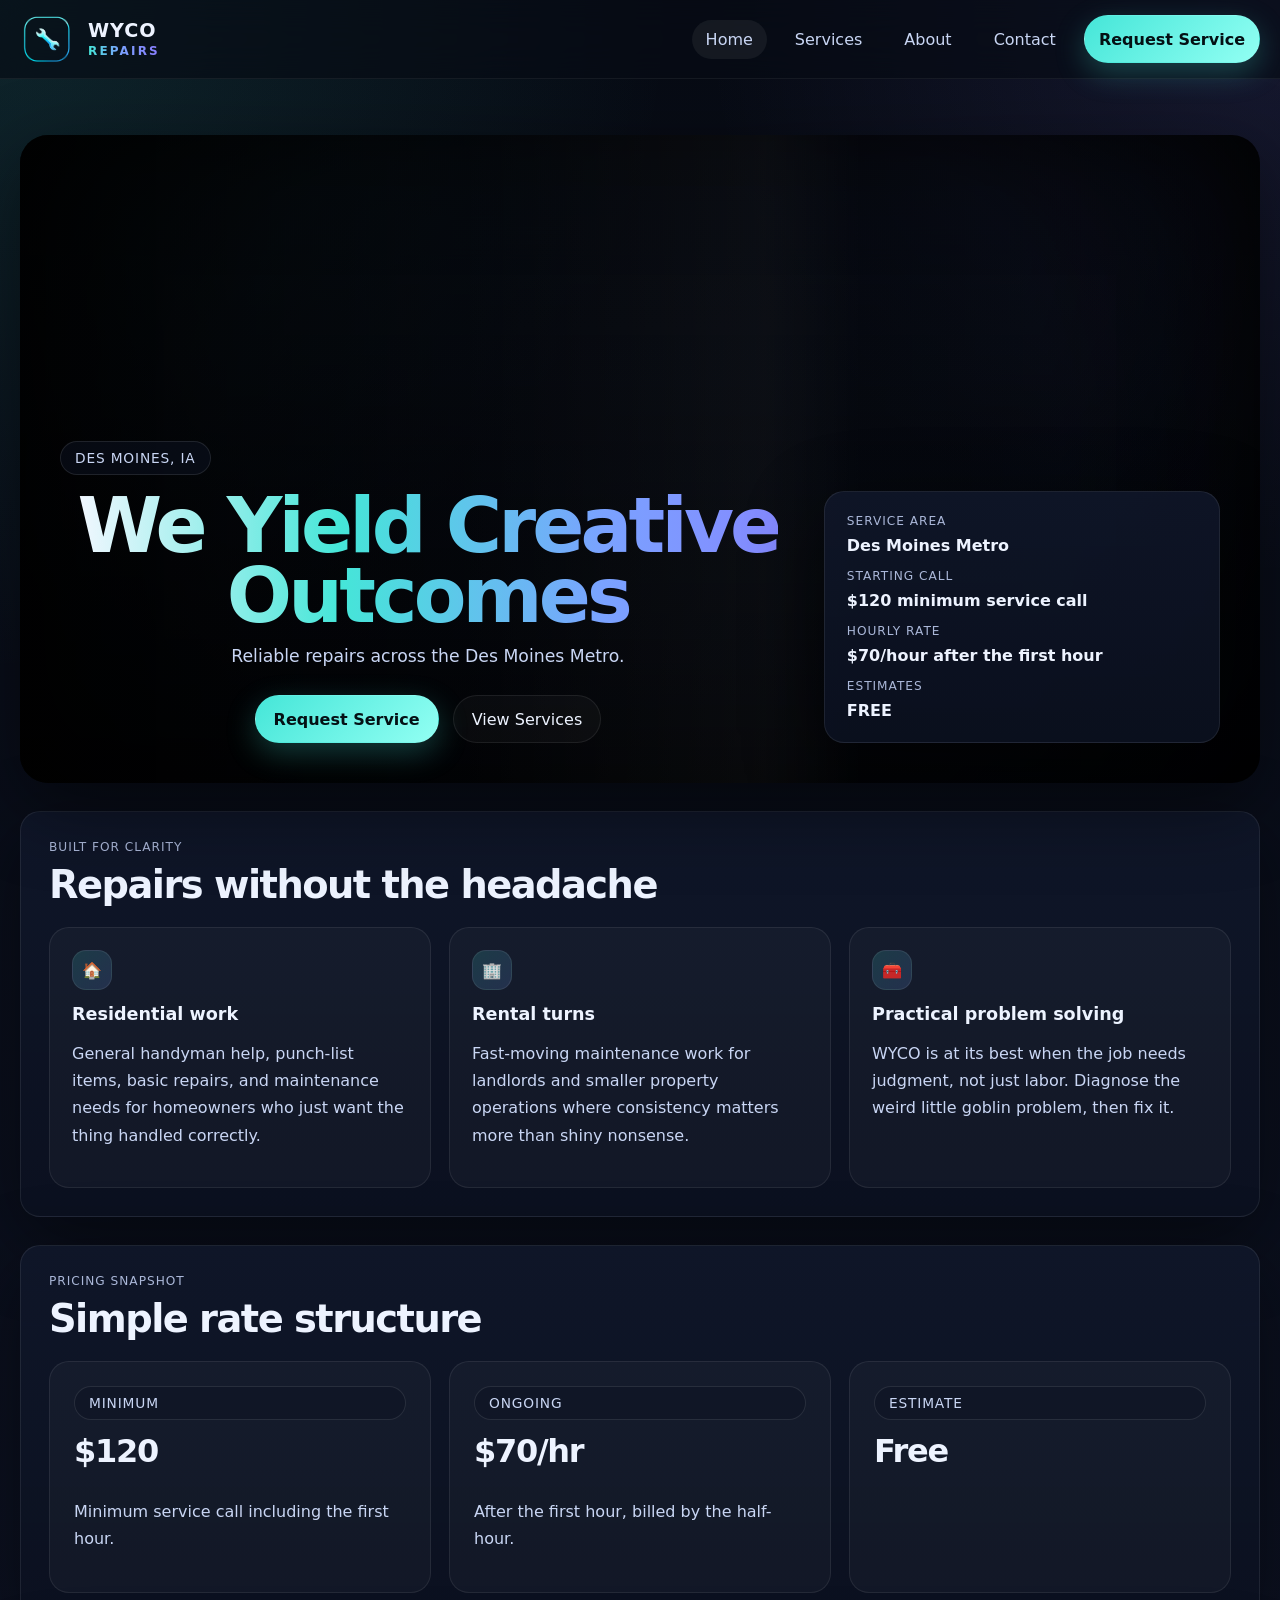
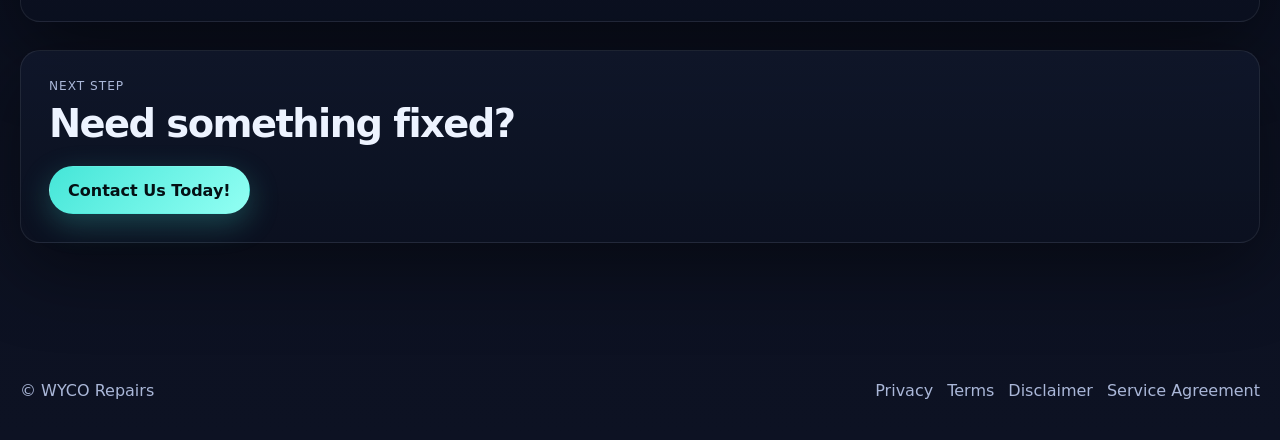
==== commit b158aa98: "Update index.html" ====
--- a/index.html
+++ b/index.html
@@ -163,6 +163,7 @@
         <a href="privacy.html">Privacy</a>
         <a href="terms.html">Terms</a>
         <a href="disclaimer.html">Disclaimer</a>
+        <a href="service-agreement.html">Service Agreement</a>
       </div>
     </div>
   </footer>
--- a/css/style.css
+++ b/css/style.css
@@ -130,7 +130,12 @@
   margin-top: 4px;
   font-size: 0.75rem;
   letter-spacing: 0.18em;
-  background: linear-gradient(90deg, var(--cyan), var(--blue));
+  background: linear-gradient(
+    90deg,
+    var(--cyan) 0%,
+    var(--blue) 45%,
+    var(--violet) 100%
+  );
   -webkit-background-clip: text;
   -webkit-text-fill-color: transparent;
 }
@@ -172,22 +177,11 @@
 }
 
 .cta {
-  display: inline-flex;
-  align-items: center;
-  justify-content: center;
-  gap: 10px;
-  min-height: 48px;
-  padding: 0 18px;
-  border-radius: 999px;
-  border: 1px solid transparent;
-
   background: linear-gradient(135deg, var(--cyan), #92fff3);
   color: #041014 !important;
 
   box-shadow: 0 10px 30px rgba(69, 230, 216, 0.25);
   font-weight: 700;
-
-  transition: transform 0.2s ease, border-color 0.2s ease, background 0.2s ease;
 }
 
 .button-secondary {
@@ -281,12 +275,23 @@
 }
 
 .hero-title {
-  width: 100%;
-  margin: 16px 0 12px;
   text-align: center;
-  background: linear-gradient(90deg, var(--cyan), var(--blue));
+
+  background: linear-gradient(
+    90deg,
+    #f2f7ff 0%,
+    var(--cyan) 25%,
+    var(--blue) 50%,
+    var(--violet) 75%
+  );
+
+  background-size: 150% auto;
+
   -webkit-background-clip: text;
+  background-clip: text;
+
   -webkit-text-fill-color: transparent;
+  color: transparent;
 }
 
 .hero-outcome {
@@ -379,6 +384,42 @@
   line-height: 1.7;
 }
 
+.gradient-text {
+  display: block;
+  width: fit-content;
+  max-width: 100%;
+  margin-top: 6px;
+  line-height: 1.05;
+
+  background: linear-gradient(
+    90deg,
+    #f2f7ff 0%,
+    var(--cyan) 25%,
+    var(--blue) 50%,
+    var(--violet) 75%
+  );
+
+  -webkit-background-clip: text;
+  background-clip: text;
+  -webkit-text-fill-color: transparent;
+  color: transparent;
+}
+
+.gradient-wyco {
+  background: linear-gradient(
+    90deg,
+    #f2f7ff 0%,
+    var(--cyan) 25%,
+    var(--blue) 50%,
+    var(--violet) 75%
+  );
+
+  -webkit-background-clip: text;
+  background-clip: text;
+  -webkit-text-fill-color: transparent;
+  color: transparent;
+}
+
 .grid-3,
 .grid-2,
 .grid-services {
@@ -408,6 +449,19 @@
 .panel li {
   color: var(--soft);
   line-height: 1.7;
+}
+
+.service-sub {
+  display: block;
+  font-size: 0.72rem;
+  letter-spacing: 0.12em;
+  text-transform: uppercase;
+
+  color: var(--cyan);
+
+  opacity: 0.75;
+
+  margin-bottom: 6px;
 }
 
 .icon-chip {
@@ -517,12 +571,57 @@
   line-height: 1.8;
 }
 
+.about-text {
+  max-width: 720px;
+}
+
+.about-text ul {
+  padding-left: 1.25rem;
+}
+
+.about-text li + li {
+  margin-top: 8px;
+}
+
+.about-text h2 {
+  margin-top: 34px;
+}
+
+.about-text p + p {
+  margin-top: 16px;
+}
+
 .notice {
-  padding: 14px 16px;
-  border-radius: 16px;
-  background: rgba(69,230,216,0.08);
-  border: 1px solid rgba(69,230,216,0.16);
+  padding: 18px 20px;
+  border-radius: 18px;
+
+  background: linear-gradient(
+    180deg,
+    rgba(20,28,55,0.65),
+    rgba(10,15,30,0.75)
+  );
+
+  border: 1px solid rgba(69,230,216,0.20);
+
   color: var(--soft);
+  line-height: 1.7;
+
+  backdrop-filter: blur(10px);
+
+  box-shadow: 0 10px 40px rgba(0,0,0,0.35);
+}
+
+.notice p {
+  margin: 0 0 12px 0;
+}
+
+.notice p:last-child {
+  margin-bottom: 0;
+}
+
+.notice p::before {
+  content: "• ";
+  color: var(--cyan);
 }
 
 .table-like {
